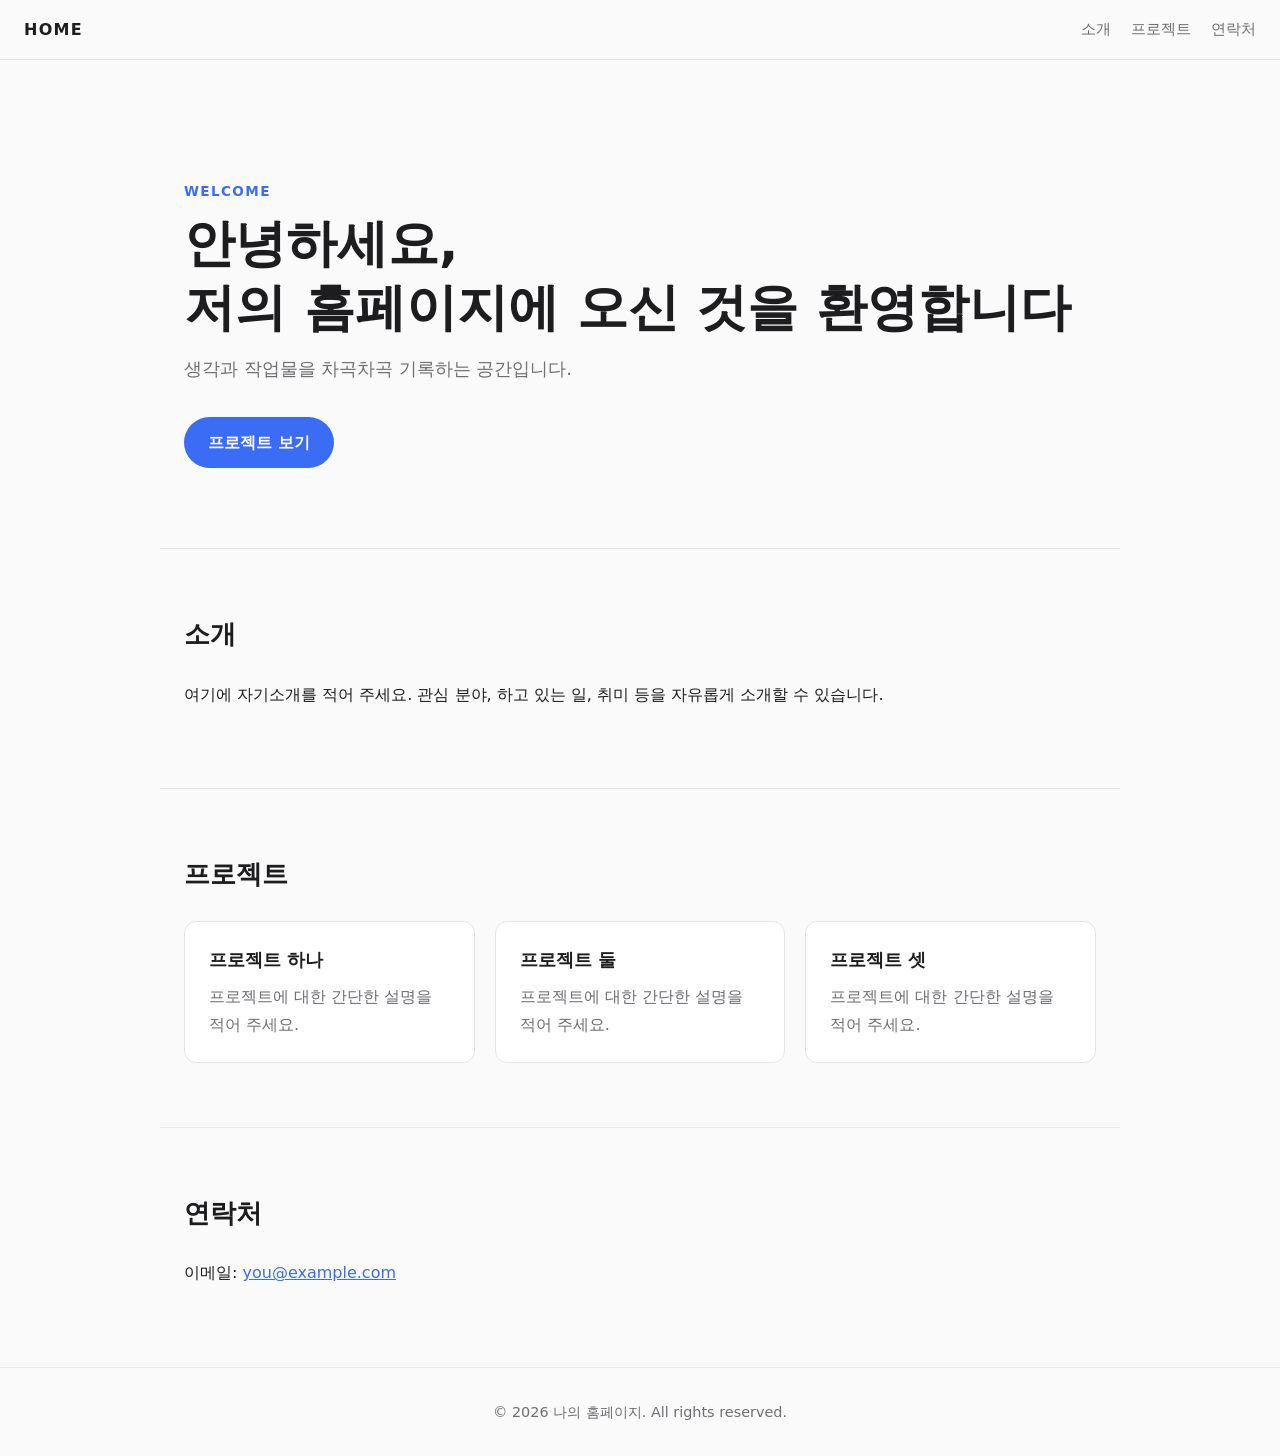
==== index.html @ 6075af51 "Add static personal homepage Create a dependency-free static homepage with HTML, CSS and JS. Include" ====
<!doctype html>
<html lang="ko">
<head>
  <meta charset="utf-8">
  <meta name="viewport" content="width=device-width, initial-scale=1">
  <title>나의 홈페이지</title>
  <meta name="description" content="안녕하세요, 저의 홈페이지입니다.">
  <link rel="stylesheet" href="style.css">
</head>
<body>
  <header class="site-header">
    <a href="#top" class="logo">HOME</a>
    <nav>
      <a href="#about">소개</a>
      <a href="#projects">프로젝트</a>
      <a href="#contact">연락처</a>
    </nav>
  </header>

  <main id="top">
    <section class="hero">
      <p class="eyebrow">Welcome</p>
      <h1>안녕하세요,<br>저의 홈페이지에 오신 것을 환영합니다</h1>
      <p class="lead">생각과 작업물을 차곡차곡 기록하는 공간입니다.</p>
      <a href="#projects" class="button">프로젝트 보기</a>
    </section>

    <section id="about" class="section">
      <h2>소개</h2>
      <p>
        여기에 자기소개를 적어 주세요. 관심 분야, 하고 있는 일, 취미 등을 자유롭게 소개할 수 있습니다.
      </p>
    </section>

    <section id="projects" class="section">
      <h2>프로젝트</h2>
      <div class="cards">
        <article class="card">
          <h3>프로젝트 하나</h3>
          <p>프로젝트에 대한 간단한 설명을 적어 주세요.</p>
        </article>
        <article class="card">
          <h3>프로젝트 둘</h3>
          <p>프로젝트에 대한 간단한 설명을 적어 주세요.</p>
        </article>
        <article class="card">
          <h3>프로젝트 셋</h3>
          <p>프로젝트에 대한 간단한 설명을 적어 주세요.</p>
        </article>
      </div>
    </section>

    <section id="contact" class="section">
      <h2>연락처</h2>
      <p>이메일: <a href="mailto:you@example.com">you@example.com</a></p>
    </section>
  </main>

  <footer class="site-footer">
    <p>&copy; <span id="year"></span> 나의 홈페이지. All rights reserved.</p>
  </footer>

  <script src="script.js"></script>
</body>
</html>
---- style.css ----
:root {
  --bg: #fafafa;
  --fg: #1d1d1f;
  --muted: #6e6e73;
  --accent: #3b6cf6;
  --card: #ffffff;
  --border: #e5e5ea;
  --radius: 12px;
  --max: 960px;
}

@media (prefers-color-scheme: dark) {
  :root:not([data-theme="light"]) {
    --bg: #111114;
    --fg: #f5f5f7;
    --muted: #a1a1a6;
    --accent: #7aa2ff;
    --card: #1c1c20;
    --border: #2c2c31;
  }
}

:root[data-theme="dark"] {
  --bg: #111114;
  --fg: #f5f5f7;
  --muted: #a1a1a6;
  --accent: #7aa2ff;
  --card: #1c1c20;
  --border: #2c2c31;
}

* {
  box-sizing: border-box;
}

html {
  scroll-behavior: smooth;
}

body {
  margin: 0;
  background: var(--bg);
  color: var(--fg);
  font-family: "Pretendard", "Apple SD Gothic Neo", "Malgun Gothic", system-ui, -apple-system, sans-serif;
  line-height: 1.7;
  -webkit-font-smoothing: antialiased;
}

a {
  color: var(--accent);
}

/* Header */
.site-header {
  position: sticky;
  top: 0;
  z-index: 10;
  display: flex;
  justify-content: space-between;
  align-items: center;
  padding: 16px 24px;
  background: color-mix(in srgb, var(--bg) 85%, transparent);
  backdrop-filter: blur(8px);
  border-bottom: 1px solid var(--border);
}

.logo {
  font-weight: 700;
  letter-spacing: 0.08em;
  color: var(--fg);
  text-decoration: none;
}

.site-header nav {
  display: flex;
  gap: 20px;
}

.site-header nav a {
  color: var(--muted);
  text-decoration: none;
  font-size: 0.95rem;
}

.site-header nav a:hover {
  color: var(--fg);
}

/* Hero */
.hero {
  max-width: var(--max);
  margin: 0 auto;
  padding: 120px 24px 80px;
}

.eyebrow {
  margin: 0 0 8px;
  color: var(--accent);
  font-weight: 600;
  letter-spacing: 0.1em;
  text-transform: uppercase;
  font-size: 0.85rem;
}

.hero h1 {
  margin: 0 0 16px;
  font-size: clamp(2rem, 5vw, 3.2rem);
  line-height: 1.25;
}

.lead {
  margin: 0 0 32px;
  color: var(--muted);
  font-size: 1.1rem;
}

.button {
  display: inline-block;
  padding: 12px 24px;
  border-radius: 999px;
  background: var(--accent);
  color: #fff;
  text-decoration: none;
  font-weight: 600;
}

.button:hover {
  opacity: 0.9;
}

/* Sections */
.section {
  max-width: var(--max);
  margin: 0 auto;
  padding: 64px 24px;
  border-top: 1px solid var(--border);
}

.section h2 {
  margin: 0 0 24px;
  font-size: 1.6rem;
}

.cards {
  display: grid;
  gap: 20px;
  grid-template-columns: repeat(auto-fit, minmax(240px, 1fr));
}

.card {
  padding: 24px;
  background: var(--card);
  border: 1px solid var(--border);
  border-radius: var(--radius);
  transition: transform 0.15s ease, box-shadow 0.15s ease;
}

.card:hover {
  transform: translateY(-2px);
  box-shadow: 0 8px 24px rgba(0, 0, 0, 0.08);
}

.card h3 {
  margin: 0 0 8px;
  font-size: 1.1rem;
}

.card p {
  margin: 0;
  color: var(--muted);
}

/* Footer */
.site-footer {
  padding: 32px 24px;
  text-align: center;
  color: var(--muted);
  font-size: 0.9rem;
  border-top: 1px solid var(--border);
}

.site-footer p {
  margin: 0;
}

/* Phone width */
@media (max-width: 600px) {
  .site-header {
    padding: 14px 16px;
  }

  .site-header nav {
    gap: 14px;
  }

  .hero {
    padding: 80px 16px 56px;
  }

  .section {
    padding: 48px 16px;
  }
}
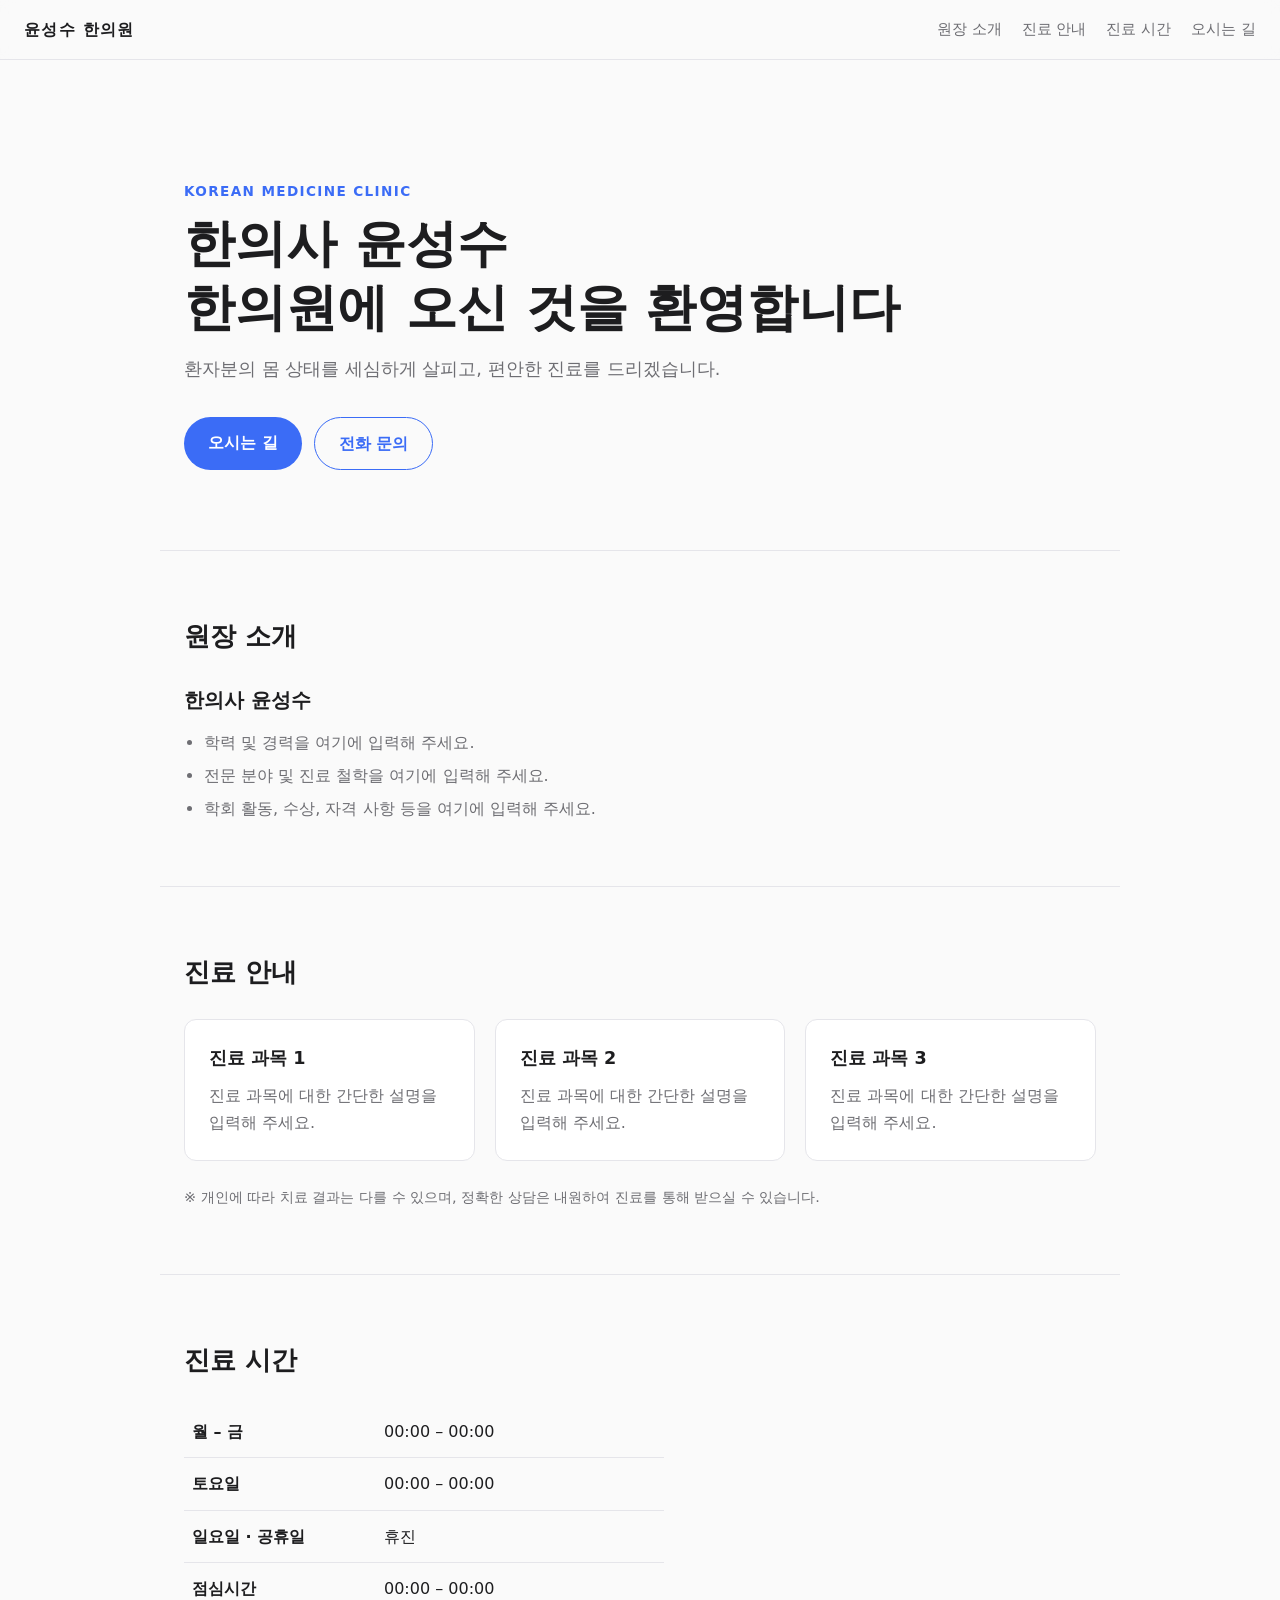
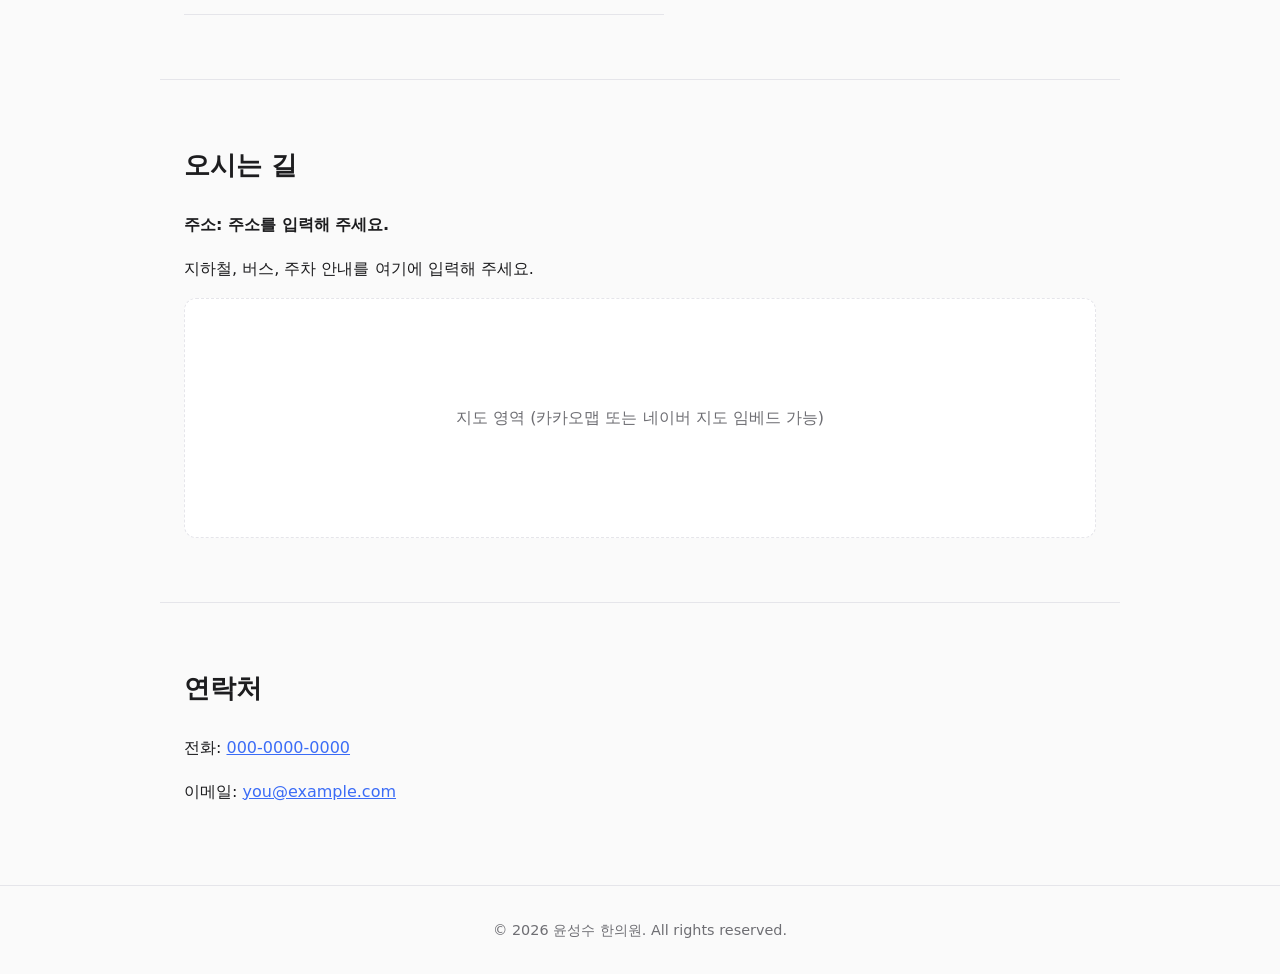
==== commit bc02b5bd: "Adapt homepage for 윤성수 한의원 Turn the generic homepage into a Korean medicine clinic site with section" ====
--- a/index.html
+++ b/index.html
@@ -3,61 +3,93 @@
 <head>
   <meta charset="utf-8">
   <meta name="viewport" content="width=device-width, initial-scale=1">
-  <title>나의 홈페이지</title>
-  <meta name="description" content="안녕하세요, 저의 홈페이지입니다.">
+  <title>윤성수 한의원 | 한의사 윤성수</title>
+  <meta name="description" content="한의사 윤성수의 한의원 홈페이지입니다. 진료 안내, 진료 시간, 오시는 길을 확인하실 수 있습니다.">
   <link rel="stylesheet" href="style.css">
 </head>
 <body>
   <header class="site-header">
-    <a href="#top" class="logo">HOME</a>
+    <a href="#top" class="logo">윤성수 한의원</a>
     <nav>
-      <a href="#about">소개</a>
-      <a href="#projects">프로젝트</a>
-      <a href="#contact">연락처</a>
+      <a href="#about">원장 소개</a>
+      <a href="#services">진료 안내</a>
+      <a href="#hours">진료 시간</a>
+      <a href="#location">오시는 길</a>
     </nav>
   </header>
 
   <main id="top">
     <section class="hero">
-      <p class="eyebrow">Welcome</p>
-      <h1>안녕하세요,<br>저의 홈페이지에 오신 것을 환영합니다</h1>
-      <p class="lead">생각과 작업물을 차곡차곡 기록하는 공간입니다.</p>
-      <a href="#projects" class="button">프로젝트 보기</a>
+      <p class="eyebrow">Korean Medicine Clinic</p>
+      <h1>한의사 윤성수<br>한의원에 오신 것을 환영합니다</h1>
+      <p class="lead">환자분의 몸 상태를 세심하게 살피고, 편안한 진료를 드리겠습니다.</p>
+      <div class="actions">
+        <a href="#location" class="button">오시는 길</a>
+        <a href="#contact" class="button button-outline">전화 문의</a>
+      </div>
     </section>
 
     <section id="about" class="section">
-      <h2>소개</h2>
-      <p>
-        여기에 자기소개를 적어 주세요. 관심 분야, 하고 있는 일, 취미 등을 자유롭게 소개할 수 있습니다.
-      </p>
+      <h2>원장 소개</h2>
+      <div class="profile">
+        <div class="profile-text">
+          <h3>한의사 윤성수</h3>
+          <ul class="bullets">
+            <li>학력 및 경력을 여기에 입력해 주세요.</li>
+            <li>전문 분야 및 진료 철학을 여기에 입력해 주세요.</li>
+            <li>학회 활동, 수상, 자격 사항 등을 여기에 입력해 주세요.</li>
+          </ul>
+        </div>
+      </div>
     </section>
 
-    <section id="projects" class="section">
-      <h2>프로젝트</h2>
+    <section id="services" class="section">
+      <h2>진료 안내</h2>
       <div class="cards">
         <article class="card">
-          <h3>프로젝트 하나</h3>
-          <p>프로젝트에 대한 간단한 설명을 적어 주세요.</p>
+          <h3>진료 과목 1</h3>
+          <p>진료 과목에 대한 간단한 설명을 입력해 주세요.</p>
         </article>
         <article class="card">
-          <h3>프로젝트 둘</h3>
-          <p>프로젝트에 대한 간단한 설명을 적어 주세요.</p>
+          <h3>진료 과목 2</h3>
+          <p>진료 과목에 대한 간단한 설명을 입력해 주세요.</p>
         </article>
         <article class="card">
-          <h3>프로젝트 셋</h3>
-          <p>프로젝트에 대한 간단한 설명을 적어 주세요.</p>
+          <h3>진료 과목 3</h3>
+          <p>진료 과목에 대한 간단한 설명을 입력해 주세요.</p>
         </article>
       </div>
+      <p class="note">※ 개인에 따라 치료 결과는 다를 수 있으며, 정확한 상담은 내원하여 진료를 통해 받으실 수 있습니다.</p>
+    </section>
+
+    <section id="hours" class="section">
+      <h2>진료 시간</h2>
+      <table class="hours-table">
+        <tbody>
+          <tr><th>월 – 금</th><td>00:00 – 00:00</td></tr>
+          <tr><th>토요일</th><td>00:00 – 00:00</td></tr>
+          <tr><th>일요일 · 공휴일</th><td>휴진</td></tr>
+          <tr><th>점심시간</th><td>00:00 – 00:00</td></tr>
+        </tbody>
+      </table>
+    </section>
+
+    <section id="location" class="section">
+      <h2>오시는 길</h2>
+      <p class="address">주소: 주소를 입력해 주세요.</p>
+      <p>지하철, 버스, 주차 안내를 여기에 입력해 주세요.</p>
+      <div class="map-placeholder">지도 영역 (카카오맵 또는 네이버 지도 임베드 가능)</div>
     </section>
 
     <section id="contact" class="section">
       <h2>연락처</h2>
+      <p>전화: <a href="tel:000-0000-0000">000-0000-0000</a></p>
       <p>이메일: <a href="mailto:you@example.com">you@example.com</a></p>
     </section>
   </main>
 
   <footer class="site-footer">
-    <p>&copy; <span id="year"></span> 나의 홈페이지. All rights reserved.</p>
+    <p>&copy; <span id="year"></span> 윤성수 한의원. All rights reserved.</p>
   </footer>
 
   <script src="script.js"></script>
--- a/style.css
+++ b/style.css
@@ -170,6 +170,78 @@
   color: var(--muted);
 }
 
+/* Actions */
+.actions {
+  display: flex;
+  gap: 12px;
+  flex-wrap: wrap;
+}
+
+.button-outline {
+  background: transparent;
+  color: var(--accent);
+  border: 1px solid var(--accent);
+}
+
+/* Profile */
+.profile-text h3 {
+  margin: 0 0 12px;
+  font-size: 1.25rem;
+}
+
+.bullets {
+  margin: 0;
+  padding-left: 20px;
+  color: var(--muted);
+}
+
+.bullets li + li {
+  margin-top: 6px;
+}
+
+/* Notes */
+.note {
+  margin: 24px 0 0;
+  color: var(--muted);
+  font-size: 0.9rem;
+}
+
+/* Hours table */
+.hours-table {
+  width: 100%;
+  max-width: 480px;
+  border-collapse: collapse;
+}
+
+.hours-table th,
+.hours-table td {
+  padding: 12px 8px;
+  border-bottom: 1px solid var(--border);
+  text-align: left;
+}
+
+.hours-table th {
+  font-weight: 600;
+  width: 40%;
+}
+
+/* Location */
+.address {
+  font-weight: 600;
+}
+
+.map-placeholder {
+  margin-top: 16px;
+  height: 240px;
+  display: flex;
+  align-items: center;
+  justify-content: center;
+  background: var(--card);
+  border: 1px dashed var(--border);
+  border-radius: var(--radius);
+  color: var(--muted);
+}
+
 /* Footer */
 .site-footer {
   padding: 32px 24px;
